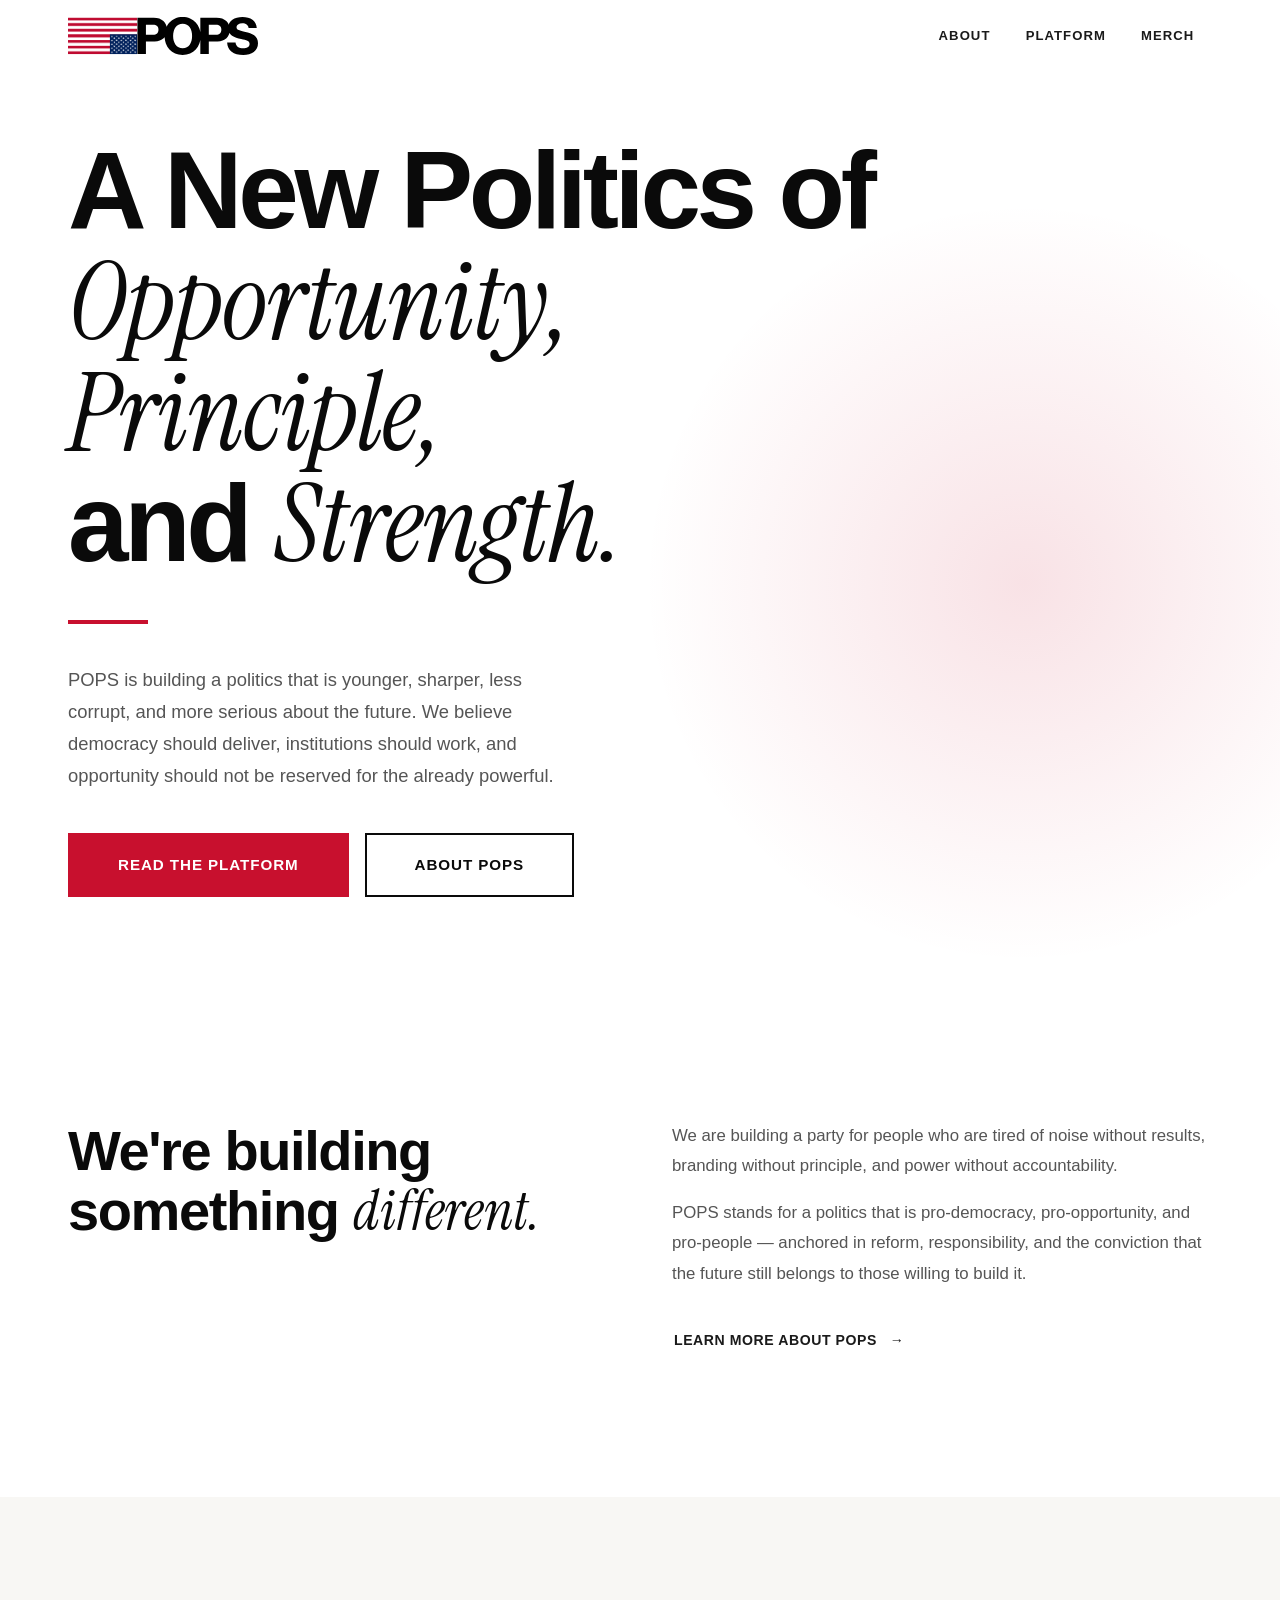
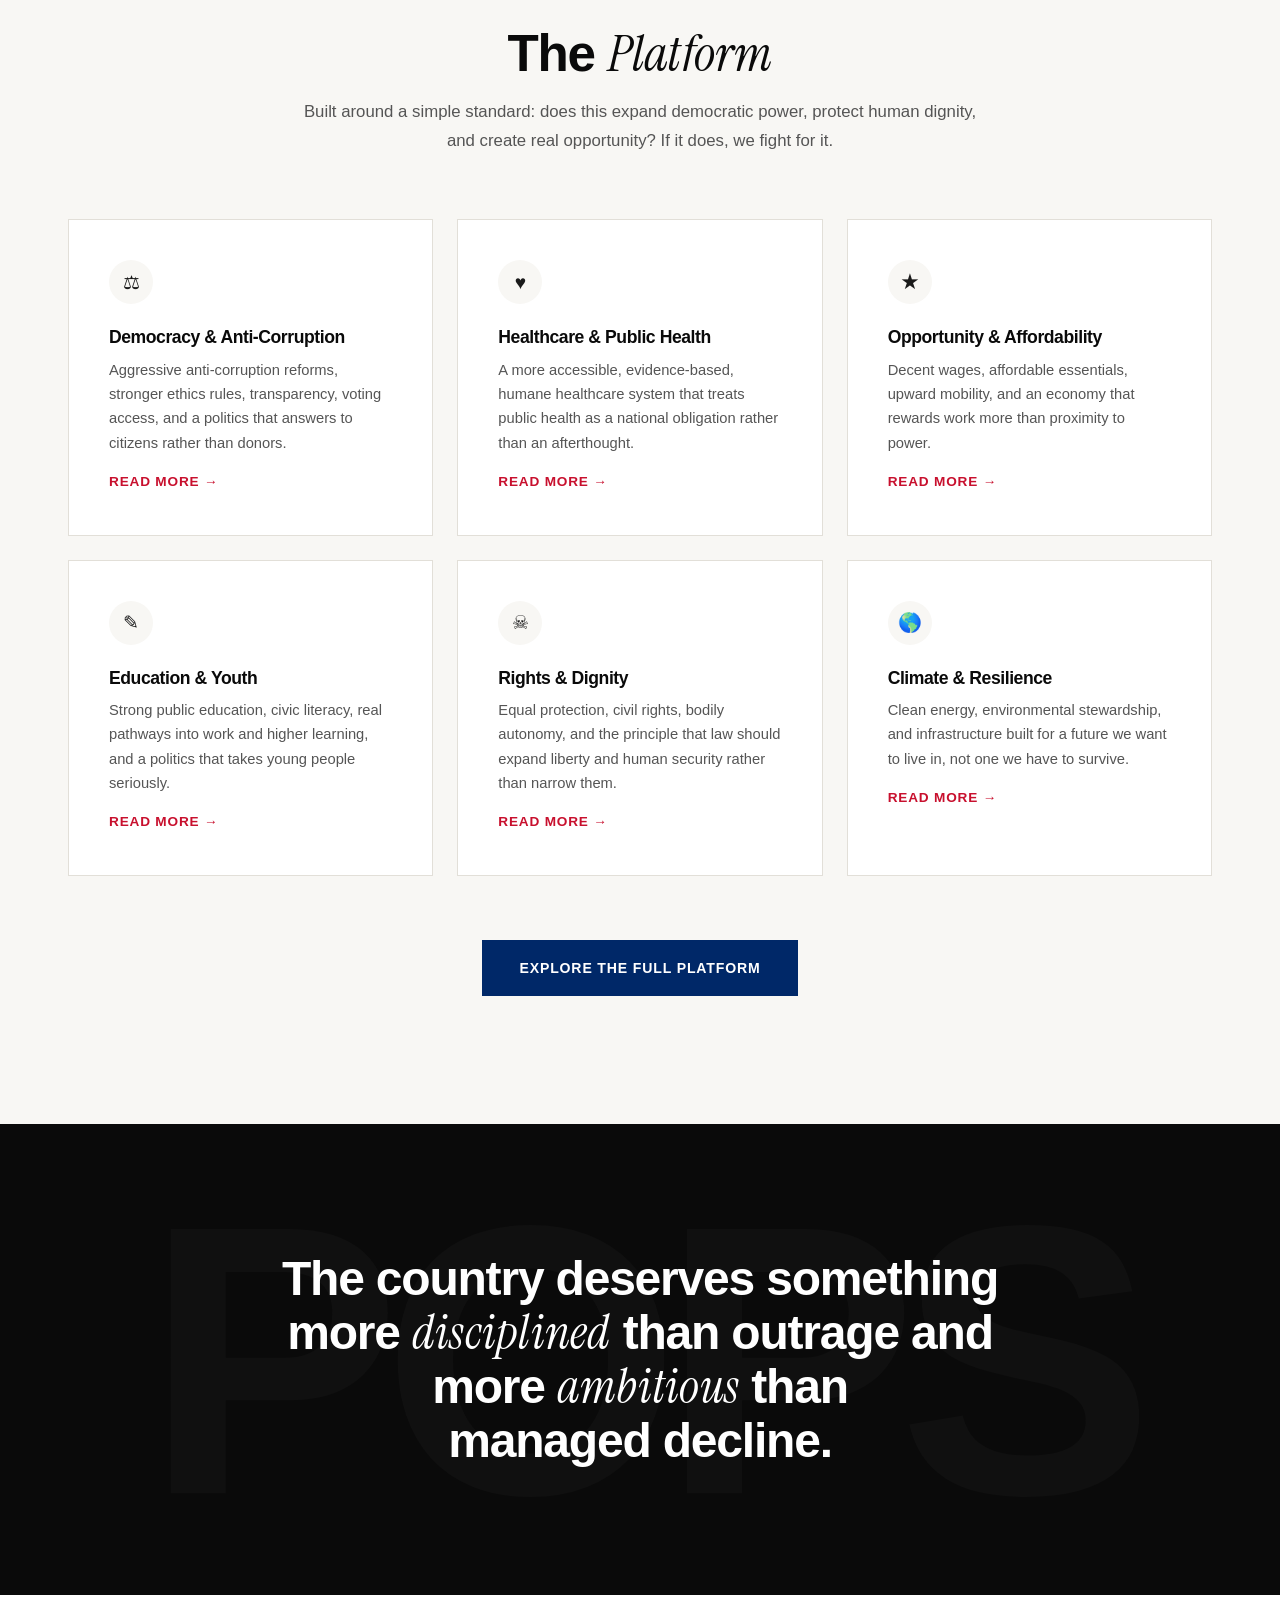
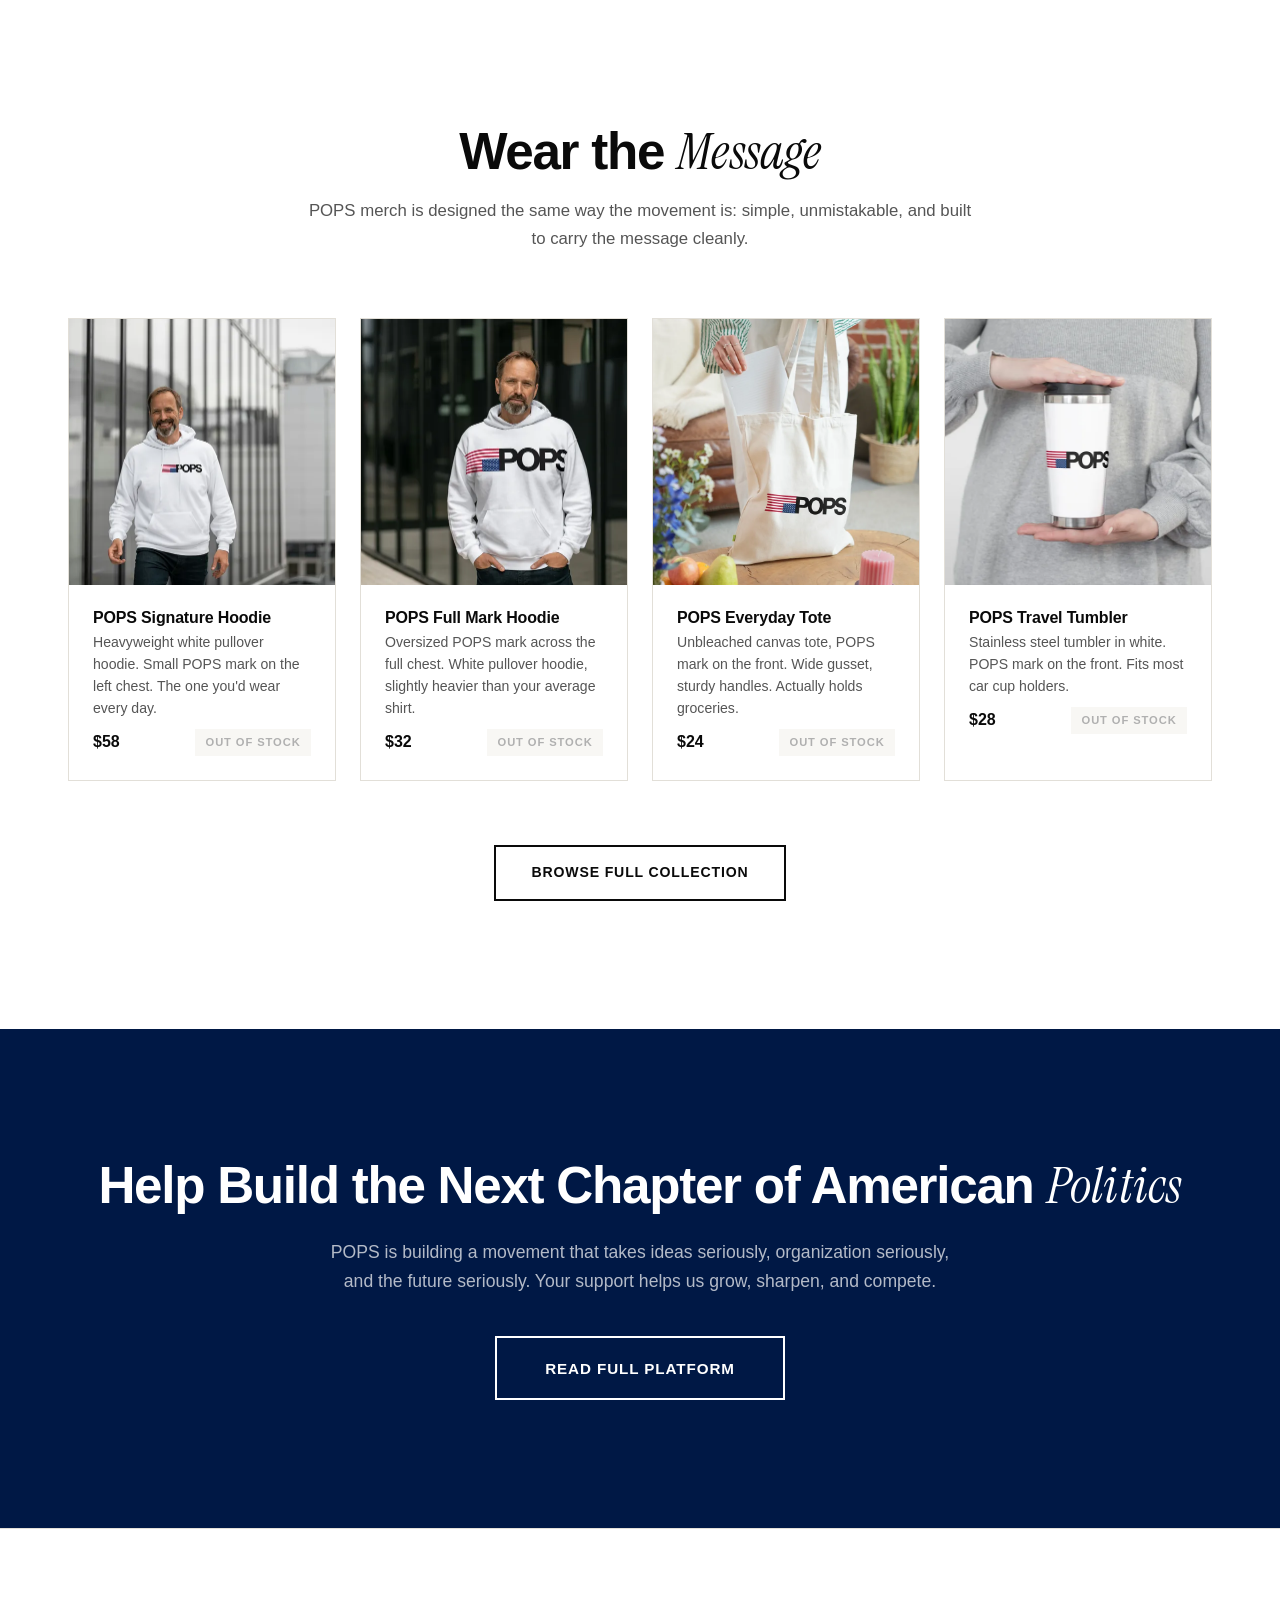
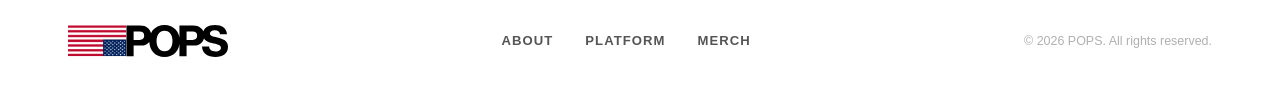
==== index.html @ 46fa6e9b "Use compressed WebP/PNG images for merch to save bandwidth - Created compressed versions of all 8 me" ====
<!DOCTYPE html>
<html lang="en">
<head>
  <meta charset="UTF-8">
  <meta name="viewport" content="width=device-width, initial-scale=1.0">
  <title>POPS — A New Politics of Opportunity, Principle, and Strength</title>
  <meta name="description" content="POPS is building a pro-democracy, pro-opportunity political movement focused on integrity, reform, and the future.">
  <link rel="stylesheet" href="css/style.css">
  <link rel="icon" href="data:image/svg+xml,<svg xmlns=%22http://www.w3.org/2000/svg%22 viewBox=%220 0 100 100%22><text y=%22.9em%22 font-size=%2290%22>🧑</text></svg>">
</head>
<body>

<!-- Scroll Progress -->
<div class="scroll-progress"></div>

<!-- ============ HEADER ============ -->
<header class="site-header">
  <div class="header-inner">
    <a href="index.html" class="header-logo">
      <img src="popslogo.svg" alt="POPS" width="110" height="40">
    </a>
    <nav class="header-nav">
      <a href="about.html">About</a>
      <a href="https://docs.google.com/document/d/e/2PACX-1vRiDlPui36k73lojd_zXm-vIzSYAz91yZGSzvqHORQ_t6v2k8r7UIjSl79YUdjy3DO99M8FkIVvNx01/pub" target="_blank" rel="noopener">Platform</a>
      <a href="merch.html">Merch</a>
    </nav>
    <button class="menu-toggle" aria-label="Menu">
      <span></span><span></span><span></span>
    </button>
  </div>
</header>

<!-- Mobile Nav -->
<nav class="mobile-nav">
  <a href="about.html">About</a>
  <a href="https://docs.google.com/document/d/e/2PACX-1vRiDlPui36k73lojd_zXm-vIzSYAz91yZGSzvqHORQ_t6v2k8r7UIjSl79YUdjy3DO99M8FkIVvNx01/pub" target="_blank" rel="noopener">Platform</a>
  <a href="merch.html">Merch</a>
</nav>

<!-- ============ HERO — Editorial ============ -->
<section class="hero-editorial">
  <div class="container">
    <div class="hero-editorial__inner">
      <h1 class="hero-headline">
        <span class="line stagger-line">A New Politics of</span>
        <span class="line stagger-line"><em>Opportunity,</em></span>
        <span class="line stagger-line"><em>Principle,</em></span>
        <span class="line stagger-line">and <em>Strength.</em></span>
      </h1>
      <div class="hero-editorial__sub">
        <div class="hero-rule"></div>
        <p>POPS is building a politics that is younger, sharper, less corrupt, and more serious about the future. We believe democracy should deliver, institutions should work, and opportunity should not be reserved for the already powerful.</p>
        <div class="hero-ctas">
          <a href="https://docs.google.com/document/d/e/2PACX-1vRiDlPui36k73lojd_zXm-vIzSYAz91yZGSzvqHORQ_t6v2k8r7UIjSl79YUdjy3DO99M8FkIVvNx01/pub" class="btn btn--primary btn--large" target="_blank" rel="noopener">Read the Platform</a>
          <a href="about.html" class="btn btn--outline btn--large">About POPS</a>
        </div>
      </div>
    </div>
  </div>
</section>

<!-- ============ MISSION — Editorial Split ============ -->
<section class="section">
  <div class="container">
    <div class="editorial-split reveal">
      <h2>We're building something <em>different.</em></h2>
      <div class="editorial-split__body">
        <p>We are building a party for people who are tired of noise without results, branding without principle, and power without accountability.</p>
        <p>POPS stands for a politics that is pro-democracy, pro-opportunity, and pro-people&nbsp;&mdash; anchored in reform, responsibility, and the conviction that the future still belongs to those willing to build&nbsp;it.</p>
        <a href="about.html" class="btn btn--ghost mt-md">Learn More About POPS</a>
      </div>
    </div>
  </div>
</section>

<!-- ============ PLATFORM PREVIEW ============ -->
<section class="section section--alt">
  <div class="container">
    <div class="section-header reveal">
      <h2>The <em>Platform</em></h2>
      <p>Built around a simple standard: does this expand democratic power, protect human dignity, and create real opportunity? If it does, we fight for&nbsp;it.</p>
    </div>
    <div class="cards-grid cards-grid--3">
      <div class="issue-card reveal reveal-delay-1">
        <div class="card-icon">&#9878;</div>
        <h3>Democracy &amp; Anti-Corruption</h3>
        <p>Aggressive anti-corruption reforms, stronger ethics rules, transparency, voting access, and a politics that answers to citizens rather than donors.</p>
        <a href="platform.html#democracy" class="read-more">Read More &rarr;</a>
      </div>
      <div class="issue-card reveal reveal-delay-2">
        <div class="card-icon">&#9829;</div>
        <h3>Healthcare &amp; Public Health</h3>
        <p>A more accessible, evidence-based, humane healthcare system that treats public health as a national obligation rather than an afterthought.</p>
        <a href="platform.html#healthcare" class="read-more">Read More &rarr;</a>
      </div>
      <div class="issue-card reveal reveal-delay-3">
        <div class="card-icon">&#9733;</div>
        <h3>Opportunity &amp; Affordability</h3>
        <p>Decent wages, affordable essentials, upward mobility, and an economy that rewards work more than proximity to power.</p>
        <a href="platform.html#opportunity" class="read-more">Read More &rarr;</a>
      </div>
      <div class="issue-card reveal reveal-delay-1">
        <div class="card-icon">&#9998;</div>
        <h3>Education &amp; Youth</h3>
        <p>Strong public education, civic literacy, real pathways into work and higher learning, and a politics that takes young people seriously.</p>
        <a href="platform.html#education" class="read-more">Read More &rarr;</a>
      </div>
      <div class="issue-card reveal reveal-delay-2">
        <div class="card-icon">&#9760;</div>
        <h3>Rights &amp; Dignity</h3>
        <p>Equal protection, civil rights, bodily autonomy, and the principle that law should expand liberty and human security rather than narrow&nbsp;them.</p>
        <a href="platform.html#rights" class="read-more">Read More &rarr;</a>
      </div>
      <div class="issue-card reveal reveal-delay-3">
        <div class="card-icon">&#127758;</div>
        <h3>Climate &amp; Resilience</h3>
        <p>Clean energy, environmental stewardship, and infrastructure built for a future we want to live in, not one we have to survive.</p>
        <a href="https://docs.google.com/document/d/e/2PACX-1vRiDlPui36k73lojd_zXm-vIzSYAz91yZGSzvqHORQ_t6v2k8r7UIjSl79YUdjy3DO99M8FkIVvNx01/pub" class="read-more" target="_blank" rel="noopener">Read More &rarr;</a>
      </div>
    </div>
    <div class="text-center mt-xl reveal">
      <a href="https://docs.google.com/document/d/e/2PACX-1vRiDlPui36k73lojd_zXm-vIzSYAz91yZGSzvqHORQ_t6v2k8r7UIjSl79YUdjy3DO99M8FkIVvNx01/pub" class="btn btn--secondary" target="_blank" rel="noopener">Explore the Full Platform</a>
    </div>
  </div>
</section>

<!-- ============ STATEMENT BAND ============ -->
<section class="statement-band">
  <div class="container reveal">
    <h2>The country deserves something more <em>disciplined</em> than outrage and more <em>ambitious</em> than managed&nbsp;decline.</h2>
  </div>
</section>

<!-- ============ MERCH PREVIEW ============ -->
<section class="section">
  <div class="container">
    <div class="section-header reveal">
      <h2>Wear the <em>Message</em></h2>
      <p>POPS merch is designed the same way the movement is: simple, unmistakable, and built to carry the message cleanly.</p>
    </div>
    <div class="cards-grid cards-grid--4">
      <div class="product-card reveal reveal-delay-1">
        <div class="product-card-img">
          <picture>
            <source srcset="popsmerchmockups/compressed/whitehoodiepopsmock.webp" type="image/webp">
            <img src="popsmerchmockups/compressed/whitehoodiepopsmock.png" alt="POPS Signature Hoodie" loading="lazy">
          </picture>
        </div>
        <div class="product-card-body">
          <h3>POPS Signature Hoodie</h3>
          <p class="product-desc">Heavyweight white pullover hoodie. Small POPS mark on the left chest. The one you'd wear every day.</p>
          <div class="product-card-meta">
            <span class="product-price">$58</span>
            <span class="badge-oos">Out of Stock</span>
          </div>
        </div>
      </div>
      <div class="product-card reveal reveal-delay-2">
        <div class="product-card-img">
          <picture>
            <source srcset="popsmerchmockups/compressed/popswhitefullchestmock.webp" type="image/webp">
            <img src="popsmerchmockups/compressed/popswhitefullchestmock.png" alt="POPS Full Mark Hoodie" loading="lazy">
          </picture>
        </div>
        <div class="product-card-body">
          <h3>POPS Full Mark Hoodie</h3>
          <p class="product-desc">Oversized POPS mark across the full chest. White pullover hoodie, slightly heavier than your average shirt.</p>
          <div class="product-card-meta">
            <span class="product-price">$32</span>
            <span class="badge-oos">Out of Stock</span>
          </div>
        </div>
      </div>
      <div class="product-card reveal reveal-delay-3">
        <div class="product-card-img">
          <picture>
            <source srcset="popsmerchmockups/compressed/popsbeigetote.webp" type="image/webp">
            <img src="popsmerchmockups/compressed/popsbeigetote.png" alt="POPS Everyday Tote" loading="lazy">
          </picture>
        </div>
        <div class="product-card-body">
          <h3>POPS Everyday Tote</h3>
          <p class="product-desc">Unbleached canvas tote, POPS mark on the front. Wide gusset, sturdy handles. Actually holds groceries.</p>
          <div class="product-card-meta">
            <span class="product-price">$24</span>
            <span class="badge-oos">Out of Stock</span>
          </div>
        </div>
      </div>
      <div class="product-card reveal reveal-delay-4">
        <div class="product-card-img">
          <picture>
            <source srcset="popsmerchmockups/compressed/popstumbler.webp" type="image/webp">
            <img src="popsmerchmockups/compressed/popstumbler.png" alt="POPS Travel Tumbler" loading="lazy">
          </picture>
        </div>
        <div class="product-card-body">
          <h3>POPS Travel Tumbler</h3>
          <p class="product-desc">Stainless steel tumbler in white. POPS mark on the front. Fits most car cup holders.</p>
          <div class="product-card-meta">
            <span class="product-price">$28</span>
            <span class="badge-oos">Out of Stock</span>
          </div>
        </div>
      </div>
    </div>
    <div class="text-center mt-xl reveal">
      <a href="merch.html" class="btn btn--outline">Browse Full Collection</a>
    </div>
  </div>
</section>

<!-- ============ CLOSING CTA ============ -->
<section class="section section--dark">
  <div class="container text-center reveal">
    <h2>Help Build the Next Chapter of American&nbsp;<em>Politics</em></h2>
    <p class="mt-md" style="max-width:640px; margin-left:auto; margin-right:auto; color:rgba(255,255,255,0.7); font-size:1.1rem;">
      POPS is building a movement that takes ideas seriously, organization seriously, and the future seriously. Your support helps us grow, sharpen, and compete.
    </p>
    <div class="mt-lg" style="display:flex; gap:1rem; justify-content:center; flex-wrap:wrap;">
      <a href="https://docs.google.com/document/d/e/2PACX-1vRiDlPui36k73lojd_zXm-vIzSYAz91yZGSzvqHORQ_t6v2k8r7UIjSl79YUdjy3DO99M8FkIVvNx01/pub" class="btn btn--outline-white btn--large" target="_blank" rel="noopener">Read Full Platform</a>
    </div>

  </div>
</section>

<!-- ============ FOOTER ============ -->
<footer class="site-footer">
  <div class="container">
    <div class="footer-inner">
      <a href="index.html" class="footer-logo">
        <img src="popslogo.svg" alt="POPS" height="32">
      </a>
      <nav class="footer-nav">
        <a href="about.html">About</a>
        <a href="https://docs.google.com/document/d/e/2PACX-1vRiDlPui36k73lojd_zXm-vIzSYAz91yZGSzvqHORQ_t6v2k8r7UIjSl79YUdjy3DO99M8FkIVvNx01/pub" target="_blank" rel="noopener">Platform</a>
        <a href="merch.html">Merch</a>
      </nav>
      <p class="footer-copy">&copy; 2026 POPS. All rights reserved.</p>
    </div>
  </div>
</footer>

<!-- Back to Top -->
<button class="back-to-top" aria-label="Back to top">&#8593;</button>

<script src="js/main.js"></script>
<script>
  // Stagger hero lines on load
  document.addEventListener('DOMContentLoaded', () => {
    const lines = document.querySelectorAll('.stagger-line');
    lines.forEach((line, i) => {
      setTimeout(() => line.classList.add('visible'), 200 + i * 120);
    });
  });
</script>
</body>
</html>
---- css/style.css ----
/* ============================================================
   POPS — Global Stylesheet
   "Editorial Insurgent" — Sans/Serif synergy, typographic drama
   ============================================================ */

/* ---------- Google Fonts ---------- */
@import url('https://fonts.googleapis.com/css2?family=Instrument+Serif:ital@0;1&family=Inter:wght@300;400;500;600;700&display=swap');

/* ---------- CSS Variables ---------- */
:root {
  --pops-red: #C8102E;
  --pops-red-dark: #9E0D24;
  --pops-red-glow: rgba(200, 16, 46, 0.12);
  --pops-blue: #002868;
  --pops-blue-light: #003C8F;
  --pops-navy: #001845;
  --pops-white: #FFFFFF;
  --pops-off-white: #F8F7F4;
  --pops-cream: #F0EDE6;
  --pops-black: #0A0A0A;
  --pops-charcoal: #1A1A1A;
  --pops-gray: #555555;
  --pops-gray-light: #B0B0B0;
  --pops-border: #E2DFD8;

  /* Typography — The dual-font system */
  --font-serif: 'Instrument Serif', Georgia, 'Times New Roman', serif;
  --font-sans: Helvetica, 'Inter', -apple-system, Arial, sans-serif;

  /* Spacing */
  --space-xs: 0.5rem;
  --space-sm: 1rem;
  --space-md: 1.5rem;
  --space-lg: 2.5rem;
  --space-xl: 4rem;
  --space-2xl: 6rem;
  --space-3xl: 8rem;
  --space-4xl: 12rem;

  --max-width: 1240px;
  --header-height: 72px;

  --ease-out: cubic-bezier(0.22, 1, 0.36, 1);
  --ease-expo: cubic-bezier(0.16, 1, 0.3, 1);
  --transition-fast: 0.2s var(--ease-out);
  --transition-med: 0.45s var(--ease-out);
  --transition-slow: 0.8s var(--ease-expo);
}

/* ---------- Reset ---------- */
*, *::before, *::after { margin: 0; padding: 0; box-sizing: border-box; }
html { scroll-behavior: smooth; scroll-padding-top: var(--header-height); }
body {
  font-family: var(--font-sans);
  font-size: 17px;
  line-height: 1.65;
  color: var(--pops-charcoal);
  background: var(--pops-white);
  -webkit-font-smoothing: antialiased;
  -moz-osx-font-smoothing: grayscale;
  overflow-x: hidden;
}
img { max-width: 100%; height: auto; display: block; }
a { color: inherit; text-decoration: none; transition: color var(--transition-fast); }
button, input, textarea, select { font-family: inherit; font-size: inherit; }
ul, ol { list-style: none; }

/* ============================================================
   TYPOGRAPHY — The core innovation
   Headings: bold sans-serif by default.
   <em> inside headings: Instrument Serif italic — creating contrast.
   ============================================================ */
h1, h2, h3, h4, h5, h6 {
  font-family: var(--font-sans);
  font-weight: 700;
  font-style: normal;
  line-height: 1.12;
  color: var(--pops-black);
  letter-spacing: -0.025em;
}
/* The serif/italic "switch" for emphasis words */
h1 em, h2 em, h3 em, h4 em {
  font-family: var(--font-serif);
  font-style: italic;
  font-weight: 500;
  letter-spacing: 0.005em;
}
/* In dark contexts, inherit color */
.section--dark h1, .section--dark h2, .section--dark h3,
.section--dark h1 em, .section--dark h2 em, .section--dark h3 em {
  color: var(--pops-white);
}

h1 { font-size: clamp(2.6rem, 6vw, 5rem); }
h2 { font-size: clamp(1.9rem, 4.2vw, 3.2rem); }
h3 { font-size: clamp(1.3rem, 2.5vw, 1.8rem); }
h4 { font-size: clamp(1.1rem, 1.8vw, 1.4rem); }

p + p { margin-top: 1em; }

/* ---------- Container ---------- */
.container {
  width: 100%;
  max-width: var(--max-width);
  margin: 0 auto;
  padding: 0 clamp(1.5rem, 5vw, 3rem);
}
.container--narrow { max-width: 820px; }
.container--wide { max-width: 1400px; }

/* ---------- Reveal Animations ---------- */
.reveal {
  opacity: 0;
  transform: translateY(40px);
  transition: opacity 0.9s var(--ease-expo), transform 0.9s var(--ease-expo);
}
.reveal.visible {
  opacity: 1;
  transform: translateY(0);
}
.reveal-delay-1 { transition-delay: 0.08s; }
.reveal-delay-2 { transition-delay: 0.16s; }
.reveal-delay-3 { transition-delay: 0.24s; }
.reveal-delay-4 { transition-delay: 0.32s; }
.reveal-delay-5 { transition-delay: 0.40s; }

/* Stagger lines for hero */
.stagger-line {
  opacity: 0;
  transform: translateY(60px);
  transition: opacity 0.8s var(--ease-expo), transform 0.8s var(--ease-expo);
}
.stagger-line.visible {
  opacity: 1;
  transform: translateY(0);
}

/* ============================================================
   BUTTONS
   ============================================================ */
.btn {
  display: inline-flex;
  align-items: center;
  justify-content: center;
  gap: 0.5rem;
  padding: 0.9rem 2.2rem;
  font-family: var(--font-sans);
  font-weight: 600;
  font-size: 0.88rem;
  letter-spacing: 0.06em;
  text-transform: uppercase;
  border: 2px solid transparent;
  border-radius: 0;
  cursor: pointer;
  transition: all var(--transition-fast);
  white-space: nowrap;
  position: relative;
}
.btn--primary {
  background: var(--pops-red);
  color: var(--pops-white);
  border-color: var(--pops-red);
}
.btn--primary:hover {
  background: var(--pops-red-dark);
  border-color: var(--pops-red-dark);
  transform: translateY(-2px);
  box-shadow: 0 8px 24px rgba(200, 16, 46, 0.3);
}
.btn--secondary {
  background: var(--pops-blue);
  color: var(--pops-white);
  border-color: var(--pops-blue);
}
.btn--secondary:hover {
  background: var(--pops-blue-light);
  border-color: var(--pops-blue-light);
  transform: translateY(-2px);
}
.btn--outline {
  background: transparent;
  color: var(--pops-black);
  border-color: var(--pops-black);
}
.btn--outline:hover {
  background: var(--pops-black);
  color: var(--pops-white);
  transform: translateY(-2px);
}
.btn--outline-white {
  background: transparent;
  color: var(--pops-white);
  border-color: var(--pops-white);
}
.btn--outline-white:hover {
  background: var(--pops-white);
  color: var(--pops-black);
  transform: translateY(-2px);
}
.btn--ghost {
  background: transparent;
  color: var(--pops-charcoal);
  border-color: transparent;
  padding-left: 0;
  padding-right: 0;
  letter-spacing: 0.04em;
}
.btn--ghost::after {
  content: '→';
  margin-left: 0.3rem;
  transition: transform var(--transition-fast);
}
.btn--ghost:hover { color: var(--pops-red); }
.btn--ghost:hover::after { transform: translateX(4px); }

.btn--disabled {
  background: var(--pops-gray-light);
  color: var(--pops-white);
  border-color: var(--pops-gray-light);
  cursor: not-allowed;
  pointer-events: none;
  opacity: 0.6;
}
.btn--large { padding: 1.1rem 3rem; font-size: 0.95rem; }
.btn--sm { padding: 0.55rem 1.4rem; font-size: 0.82rem; }

/* ============================================================
   HEADER
   ============================================================ */
.site-header {
  position: fixed;
  top: 0; left: 0; width: 100%;
  height: var(--header-height);
  background: rgba(255,255,255,0.96);
  backdrop-filter: blur(16px);
  -webkit-backdrop-filter: blur(16px);
  z-index: 1000;
  border-bottom: 1px solid transparent;
  transition: border-color var(--transition-fast), box-shadow var(--transition-fast);
}
.site-header.scrolled {
  border-bottom-color: var(--pops-border);
  box-shadow: 0 1px 20px rgba(0,0,0,0.04);
}
.header-inner {
  display: flex; align-items: center; justify-content: space-between;
  height: 100%; max-width: var(--max-width);
  margin: 0 auto; padding: 0 clamp(1.5rem, 5vw, 3rem);
}
.header-logo img { height: 38px; width: auto; }
.header-nav { display: flex; align-items: center; gap: 0; }
.header-nav a {
  padding: 0.5rem 1.1rem;
  font-size: 0.82rem;
  font-weight: 600;
  letter-spacing: 0.08em;
  text-transform: uppercase;
  color: var(--pops-charcoal);
  position: relative;
}
.header-nav a::after {
  content: '';
  position: absolute; bottom: -2px; left: 1.1rem; right: 1.1rem;
  height: 2px; background: var(--pops-red);
  transform: scaleX(0); transition: transform var(--transition-fast);
  transform-origin: left;
}
.header-nav a:hover::after, .header-nav a.active::after { transform: scaleX(1); }
.header-actions { display: flex; align-items: center; gap: 0.75rem; }

/* Mobile toggle */
.menu-toggle {
  display: none; background: none; border: none;
  cursor: pointer; width: 32px; height: 32px; position: relative;
}
.menu-toggle span {
  display: block; width: 22px; height: 2px;
  background: var(--pops-black); position: absolute; left: 5px;
  transition: all var(--transition-fast);
}
.menu-toggle span:nth-child(1) { top: 9px; }
.menu-toggle span:nth-child(2) { top: 15px; }
.menu-toggle span:nth-child(3) { top: 21px; }
.menu-toggle.open span:nth-child(1) { top: 15px; transform: rotate(45deg); }
.menu-toggle.open span:nth-child(2) { opacity: 0; }
.menu-toggle.open span:nth-child(3) { top: 15px; transform: rotate(-45deg); }

/* Mobile nav */
.mobile-nav {
  display: none; position: fixed;
  top: var(--header-height); left: 0;
  width: 100%; height: calc(100vh - var(--header-height));
  background: var(--pops-white); z-index: 999;
  flex-direction: column;
  padding: var(--space-lg) var(--space-md);
  overflow-y: auto;
}
.mobile-nav.open { display: flex; }
.mobile-nav a {
  display: block; padding: 1rem 0;
  font-size: 1.3rem; font-weight: 600;
  text-transform: uppercase; letter-spacing: 0.06em;
  border-bottom: 1px solid var(--pops-border);
}
.mobile-nav .btn { margin-top: var(--space-md); text-align: center; }

/* ============================================================
   HERO — Editorial homepage hero
   ============================================================ */
.hero-editorial {
  position: relative;
  min-height: 100vh;
  display: flex;
  align-items: center;
  padding: calc(var(--header-height) + var(--space-xl)) 0 var(--space-2xl);
  background: var(--pops-white);
  overflow: hidden;
}
/* Subtle red glow, barely visible */
.hero-editorial::before {
  content: '';
  position: absolute;
  top: 20%; right: -10%;
  width: 60vw; height: 60vw;
  border-radius: 50%;
  background: radial-gradient(circle, var(--pops-red-glow) 0%, transparent 70%);
  pointer-events: none;
  animation: breathe 8s ease-in-out infinite;
}
@keyframes breathe {
  0%, 100% { opacity: 0.5; transform: scale(1); }
  50% { opacity: 1; transform: scale(1.08); }
}

.hero-editorial__inner {
  position: relative;
  z-index: 2;
}

/* The massive mixed-type headline */
.hero-headline {
  font-family: var(--font-sans);
  font-weight: 800;
  font-size: clamp(3rem, 8.5vw, 7.5rem);
  line-height: 1.02;
  letter-spacing: -0.04em;
  color: var(--pops-black);
  margin-bottom: var(--space-lg);
}
.hero-headline em {
  font-family: var(--font-serif);
  font-weight: 500;
  font-style: italic;
  letter-spacing: -0.01em;
}
.hero-headline .line {
  display: block;
}

/* Red accent rule */
.hero-rule {
  width: 80px;
  height: 4px;
  background: var(--pops-red);
  margin-bottom: var(--space-lg);
}

.hero-editorial__sub {
  max-width: 520px;
}
.hero-editorial__sub p {
  font-size: clamp(1rem, 1.5vw, 1.15rem);
  line-height: 1.75;
  color: var(--pops-gray);
}
.hero-ctas {
  display: flex;
  flex-wrap: wrap;
  gap: 1rem;
  margin-top: var(--space-lg);
}

/* ============================================================
   HERO — Internal page hero (lighter, shorter)
   ============================================================ */
.hero--page {
  position: relative;
  padding: calc(var(--header-height) + var(--space-3xl)) 0 var(--space-2xl);
  background: var(--pops-white);
  border-bottom: 1px solid var(--pops-border);
}
.hero-content {
  position: relative; z-index: 2;
  max-width: 720px;
}
.hero-content .label {
  display: inline-block;
  font-size: 0.78rem; font-weight: 700;
  letter-spacing: 0.14em; text-transform: uppercase;
  color: var(--pops-red);
  margin-bottom: var(--space-sm);
}
.hero-content h1 { margin-bottom: var(--space-md); }
.hero-content p {
  font-size: clamp(1rem, 1.8vw, 1.15rem);
  line-height: 1.75; color: var(--pops-gray);
  max-width: 600px;
}

/* Stripe accent */
.stripe-accent {
  display: flex; gap: 4px; margin-bottom: var(--space-md);
}
.stripe-accent span { display: block; height: 3px; border-radius: 2px; }
.stripe-accent span:nth-child(1) { background: var(--pops-red); width: 48px; }
.stripe-accent span:nth-child(2) { background: var(--pops-blue); width: 28px; }
.stripe-accent span:nth-child(3) { background: var(--pops-red); width: 16px; opacity: 0.4; }

/* ============================================================
   SECTIONS
   ============================================================ */
.section { padding: var(--space-3xl) 0; }
.section--alt { background: var(--pops-off-white); }
.section--dark {
  background: var(--pops-navy);
  color: var(--pops-white);
}
.section-header {
  text-align: center;
  max-width: 680px;
  margin: 0 auto var(--space-xl);
}
.section-header h2 { margin-bottom: var(--space-sm); }
.section-header p { font-size: 1.05rem; color: var(--pops-gray); line-height: 1.7; }
.section--dark .section-header p { color: rgba(255,255,255,0.65); }

/* Editorial split: big heading left, body right */
.editorial-split {
  display: grid;
  grid-template-columns: 1fr 1fr;
  gap: var(--space-xl);
  align-items: start;
}
.editorial-split h2 {
  font-size: clamp(2rem, 4.5vw, 3.5rem);
  line-height: 1.08;
  position: sticky;
  top: calc(var(--header-height) + 2rem);
}
.editorial-split__body p {
  font-size: 1.05rem;
  color: var(--pops-gray);
  line-height: 1.8;
}

/* Statement band — bold typographic statement */
.statement-band {
  padding: var(--space-3xl) 0;
  background: var(--pops-black);
  color: var(--pops-white);
  text-align: center;
  position: relative;
  overflow: hidden;
}
.statement-band::before {
  content: 'POPS';
  position: absolute;
  top: 50%; left: 50%;
  transform: translate(-50%, -50%);
  font-family: var(--font-sans);
  font-weight: 900;
  font-size: clamp(15rem, 30vw, 40rem);
  letter-spacing: -0.05em;
  color: rgba(255,255,255,0.025);
  white-space: nowrap;
  pointer-events: none;
}
.statement-band h2 {
  font-size: clamp(1.8rem, 4vw, 3rem);
  max-width: 800px;
  margin: 0 auto;
  position: relative;
  z-index: 1;
  color: var(--pops-white);
}

/* ============================================================
   CARDS GRID
   ============================================================ */
.cards-grid { display: grid; gap: 1.5rem; }
.cards-grid--2 { grid-template-columns: repeat(2, 1fr); }
.cards-grid--3 { grid-template-columns: repeat(3, 1fr); }
.cards-grid--4 { grid-template-columns: repeat(4, 1fr); }

.card {
  background: var(--pops-white);
  border: 1px solid var(--pops-border);
  padding: var(--space-lg);
  transition: all var(--transition-med);
  position: relative;
}
.card:hover {
  border-color: var(--pops-red);
  transform: translateY(-3px);
  box-shadow: 0 16px 48px rgba(0,0,0,0.06);
}
.card-icon {
  width: 44px; height: 44px;
  background: var(--pops-off-white);
  border-radius: 50%;
  display: flex; align-items: center; justify-content: center;
  margin-bottom: var(--space-md);
  font-size: 1.2rem;
}
.card h3 {
  font-family: var(--font-sans);
  font-style: normal;
  font-size: 1.1rem;
  font-weight: 700;
  letter-spacing: -0.01em;
  margin-bottom: 0.6rem;
}
.card p { color: var(--pops-gray); font-size: 0.92rem; line-height: 1.65; }

/* Issue cards (platform) */
.issue-card {
  background: var(--pops-white);
  border: 1px solid var(--pops-border);
  padding: var(--space-lg);
  transition: all var(--transition-med);
  position: relative;
  overflow: hidden;
}
.issue-card::before {
  content: '';
  position: absolute; top: 0; left: 0;
  width: 3px; height: 100%;
  background: var(--pops-red);
  transform: scaleY(0); transition: transform var(--transition-med);
  transform-origin: top;
}
.issue-card:hover::before { transform: scaleY(1); }
.issue-card:hover {
  transform: translateY(-3px);
  box-shadow: 0 16px 48px rgba(0,0,0,0.06);
}
.issue-card h3 {
  font-family: var(--font-sans);
  font-style: normal;
  font-weight: 700;
  font-size: 1.1rem;
  margin-bottom: 0.6rem;
}
.issue-card p { color: var(--pops-gray); font-size: 0.92rem; line-height: 1.65; }
.issue-card .read-more {
  display: inline-block; margin-top: var(--space-sm);
  font-weight: 600; font-size: 0.85rem;
  color: var(--pops-red);
  text-transform: uppercase; letter-spacing: 0.06em;
}
.issue-card .read-more:hover { text-decoration: underline; }

/* ============================================================
   PRODUCT CARDS (Merch)
   ============================================================ */
.product-card {
  background: var(--pops-white);
  border: 1px solid var(--pops-border);
  overflow: hidden;
  transition: all var(--transition-med);
}
.product-card:hover {
  transform: translateY(-4px);
  box-shadow: 0 20px 56px rgba(0,0,0,0.08);
}
.product-card-img {
  width: 100%; aspect-ratio: 1 / 1;
  overflow: hidden; background: var(--pops-off-white);
}
.product-card-img picture {
  display: block; width: 100%; height: 100%;
}
.product-card-img img {
  width: 100%; height: 100%;
  object-fit: cover;
  transition: transform var(--transition-slow);
}
.product-card:hover .product-card-img img { transform: scale(1.05); }
.product-card-body { padding: var(--space-md); }
.product-card-body h3 {
  font-family: var(--font-sans);
  font-style: normal;
  font-weight: 700;
  font-size: 1rem;
  margin-bottom: 0.35rem;
  letter-spacing: -0.01em;
}
.product-card-body .product-desc {
  font-size: 0.88rem; color: var(--pops-gray);
  line-height: 1.55; margin-bottom: 0.6rem;
}
.product-card-meta {
  display: flex; align-items: center;
  justify-content: space-between; gap: 1rem;
}
.product-price { font-weight: 700; font-size: 1rem; color: var(--pops-black); }
.badge-oos {
  display: inline-block;
  font-size: 0.7rem; font-weight: 700;
  letter-spacing: 0.08em; text-transform: uppercase;
  color: var(--pops-gray-light);
  background: var(--pops-off-white);
  padding: 0.25rem 0.65rem;
}

/* ============================================================
   ACTION BAND
   ============================================================ */
.action-band {
  background: var(--pops-red);
  color: var(--pops-white);
  padding: var(--space-xl) 0;
  text-align: center;
}
.action-band h2 { color: var(--pops-white); margin-bottom: var(--space-sm); }
.action-band p {
  font-size: 1.05rem; opacity: 0.9;
  max-width: 560px; margin: 0 auto var(--space-lg);
}
.action-band .btn--outline-white { margin: 0 0.5rem; }

/* ============================================================
   FAQ Accordion
   ============================================================ */
.faq-item { border-bottom: 1px solid var(--pops-border); }
.faq-question {
  display: flex; align-items: center; justify-content: space-between;
  padding: var(--space-md) 0; cursor: pointer;
  font-weight: 600; font-size: 1.05rem;
  background: none; border: none; width: 100%;
  text-align: left; color: var(--pops-black);
}
.faq-question .icon {
  font-size: 1.3rem;
  transition: transform var(--transition-fast);
  color: var(--pops-red);
}
.faq-item.open .faq-question .icon { transform: rotate(45deg); }
.faq-answer { max-height: 0; overflow: hidden; transition: max-height var(--transition-med); }
.faq-answer-inner {
  padding-bottom: var(--space-md);
  color: var(--pops-gray); font-size: 0.95rem; line-height: 1.7;
}

/* ============================================================
   FORMS (kept minimal)
   ============================================================ */
.form-group { margin-bottom: var(--space-md); }
.form-group label {
  display: block; font-weight: 600; font-size: 0.88rem;
  margin-bottom: 0.4rem; color: var(--pops-charcoal);
}
.form-input {
  width: 100%; padding: 0.85rem 1rem;
  border: 1px solid var(--pops-border); border-radius: 0;
  font-size: 1rem; color: var(--pops-black);
  background: var(--pops-white);
  transition: border-color var(--transition-fast);
}
.form-input:focus {
  outline: none;
  border-color: var(--pops-black);
}
textarea.form-input { resize: vertical; min-height: 120px; }
.form-row { display: grid; grid-template-columns: 1fr 1fr; gap: 1rem; }
.checkbox-group { display: flex; flex-wrap: wrap; gap: 0.75rem 1.5rem; }
.checkbox-group label {
  display: flex; align-items: center; gap: 0.5rem;
  font-weight: 400; cursor: pointer;
}
.checkbox-group input[type="checkbox"] { width: 18px; height: 18px; accent-color: var(--pops-red); }
.inline-form { display: flex; gap: 0.5rem; max-width: 480px; }
.inline-form .form-input { flex: 1; }

/* ============================================================
   FOOTER — Clean, light, minimal
   ============================================================ */
.site-footer {
  border-top: 1px solid var(--pops-border);
  padding: var(--space-2xl) 0 var(--space-lg);
  background: var(--pops-white);
  color: var(--pops-charcoal);
}
.footer-inner {
  display: flex;
  align-items: center;
  justify-content: space-between;
  flex-wrap: wrap;
  gap: var(--space-md);
}
.footer-logo img {
  height: 32px;
  width: auto;
}
.footer-nav {
  display: flex;
  align-items: center;
  gap: 2rem;
}
.footer-nav a {
  font-size: 0.82rem;
  font-weight: 600;
  letter-spacing: 0.08em;
  text-transform: uppercase;
  color: var(--pops-gray);
  transition: color var(--transition-fast);
}
.footer-nav a:hover { color: var(--pops-red); }
.footer-copy {
  font-size: 0.78rem;
  color: var(--pops-gray-light);
}

/* ============================================================
   DONATE / MISC page-specific
   ============================================================ */
.donate-box {
  background: var(--pops-white);
  border: 1px solid var(--pops-border);
  padding: var(--space-xl);
  max-width: 560px;
  margin: 0 auto;
}
.donate-amounts {
  display: grid;
  grid-template-columns: repeat(4, 1fr);
  gap: 0.75rem;
  margin-bottom: var(--space-md);
}
.donate-amount {
  padding: 1rem; font-size: 1.2rem; font-weight: 700;
  text-align: center;
  border: 2px solid var(--pops-border);
  cursor: pointer;
  transition: all var(--transition-fast);
  background: var(--pops-white); color: var(--pops-black);
}
.donate-amount:hover, .donate-amount.selected {
  border-color: var(--pops-red);
  background: var(--pops-red); color: var(--pops-white);
}

/* Stats */
.stats-row {
  display: grid; grid-template-columns: repeat(4, 1fr);
  gap: var(--space-lg); text-align: center; padding: var(--space-xl) 0;
}
.stat-number {
  font-family: var(--font-serif);
  font-size: 2.8rem; font-weight: 700; font-style: italic;
  color: var(--pops-red); line-height: 1;
}
.stat-label {
  font-size: 0.82rem; font-weight: 600;
  text-transform: uppercase; letter-spacing: 0.08em;
  margin-top: 0.5rem; color: var(--pops-gray);
}

/* Split layout */
.split {
  display: grid; grid-template-columns: 1fr 1fr;
  gap: var(--space-xl); align-items: center;
}

/* ============================================================
   SCROLL PROGRESS
   ============================================================ */
.scroll-progress {
  position: fixed;
  top: var(--header-height);
  left: 0; width: 0%; height: 2px;
  background: var(--pops-red);
  z-index: 999;
  transition: width 0.05s linear;
}

/* Back to top */
.back-to-top {
  position: fixed; bottom: 2rem; right: 2rem;
  width: 44px; height: 44px;
  background: var(--pops-black); color: var(--pops-white);
  border: none; border-radius: 0;
  font-size: 1.1rem; cursor: pointer;
  display: flex; align-items: center; justify-content: center;
  opacity: 0; transform: translateY(10px);
  transition: all var(--transition-fast); z-index: 99;
}
.back-to-top.visible { opacity: 1; transform: translateY(0); }
.back-to-top:hover {
  background: var(--pops-red);
  transform: translateY(-3px);
}

/* ============================================================
   UTILITY
   ============================================================ */
.text-center { text-align: center; }
.text-red { color: var(--pops-red); }
.text-blue { color: var(--pops-blue); }
.mt-sm { margin-top: var(--space-sm); }
.mt-md { margin-top: var(--space-md); }
.mt-lg { margin-top: var(--space-lg); }
.mt-xl { margin-top: var(--space-xl); }
.mb-sm { margin-bottom: var(--space-sm); }
.mb-md { margin-bottom: var(--space-md); }
.mb-lg { margin-bottom: var(--space-lg); }
.mb-xl { margin-bottom: var(--space-xl); }

/* ============================================================
   RESPONSIVE
   ============================================================ */

/* Tablets landscape / small desktops */
@media (max-width: 1024px) {
  .cards-grid--3 { grid-template-columns: repeat(2, 1fr); }
  .cards-grid--4 { grid-template-columns: repeat(2, 1fr); }
  .editorial-split { grid-template-columns: 1fr; gap: var(--space-lg); }
  .editorial-split h2 { position: static; }
  .split { grid-template-columns: 1fr; gap: var(--space-lg); }
  .stats-row { grid-template-columns: repeat(2, 1fr); }
  .hero-headline { font-size: clamp(2.8rem, 7vw, 5rem); }
}

/* iPad portrait */
@media (max-width: 834px) {
  :root { --header-height: 66px; }
  .header-nav, .header-actions { display: none; }
  .menu-toggle { display: block; }
  .hero-headline { font-size: clamp(2.4rem, 8vw, 4rem); }
  .footer-inner { flex-direction: column; text-align: center; }
  .footer-nav { flex-wrap: wrap; justify-content: center; }
}

/* Phones */
@media (max-width: 640px) {
  :root { --header-height: 60px; }
  body { font-size: 16px; }

  .hero-editorial {
    min-height: auto;
    padding: calc(var(--header-height) + var(--space-lg)) 0 var(--space-xl);
  }
  .hero-headline {
    font-size: clamp(2.2rem, 10vw, 3.2rem);
    letter-spacing: -0.03em;
  }
  .hero--page {
    padding: calc(var(--header-height) + var(--space-xl)) 0 var(--space-xl);
  }

  .section { padding: var(--space-xl) 0; }

  .cards-grid--3, .cards-grid--4, .cards-grid--2 {
    grid-template-columns: 1fr;
  }
  .form-row { grid-template-columns: 1fr; }
  .donate-amounts { grid-template-columns: repeat(2, 1fr); }
  .inline-form { flex-direction: column; }
  .hero-ctas { flex-direction: column; }
  .hero-ctas .btn { width: 100%; }
  .stats-row { grid-template-columns: 1fr 1fr; gap: var(--space-md); }
  .product-card-body { padding: var(--space-sm); }
  .footer-nav { gap: 1.2rem; }

  .statement-band::before { font-size: 20vw; }
}

@media (max-width: 400px) {
  h1 { font-size: 1.85rem; }
  h2 { font-size: 1.5rem; }
  .hero-headline { font-size: 2rem; }
  .stats-row { grid-template-columns: 1fr; }
  .container { padding: 0 1rem; }
}
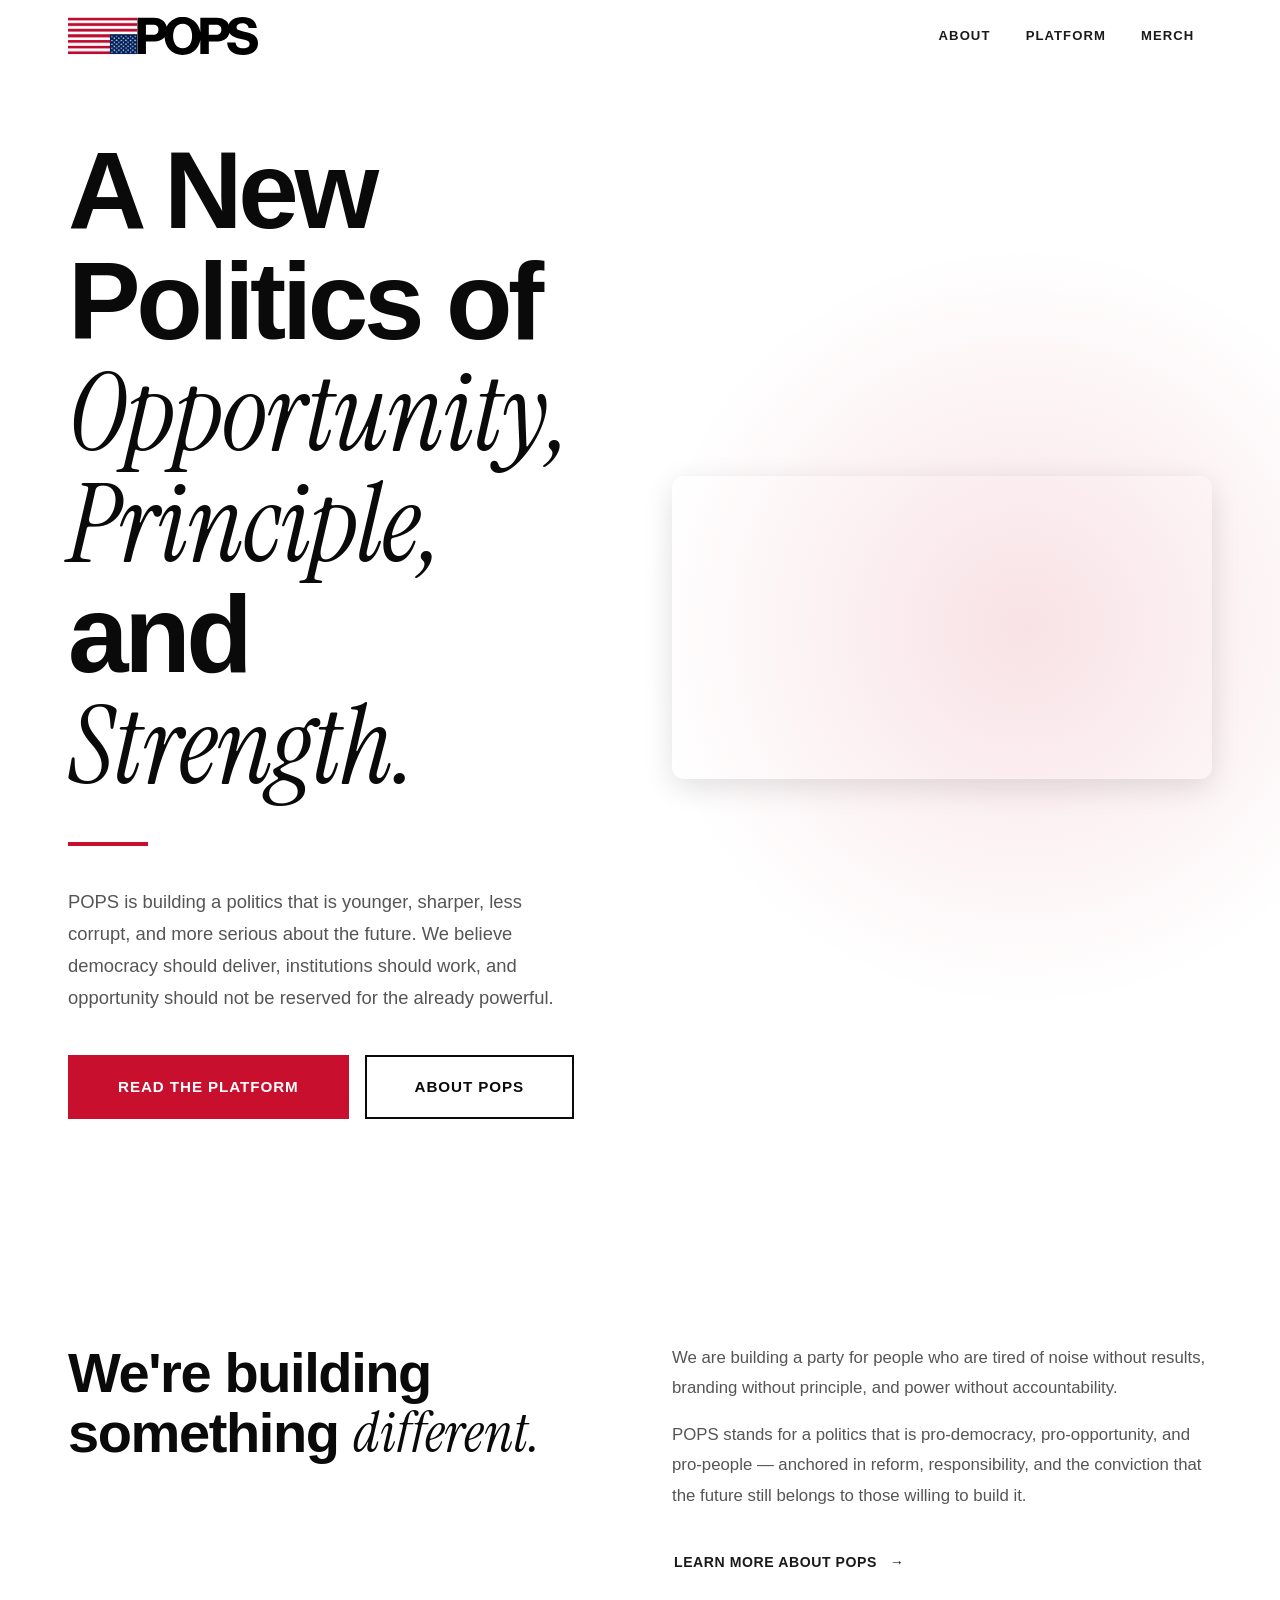
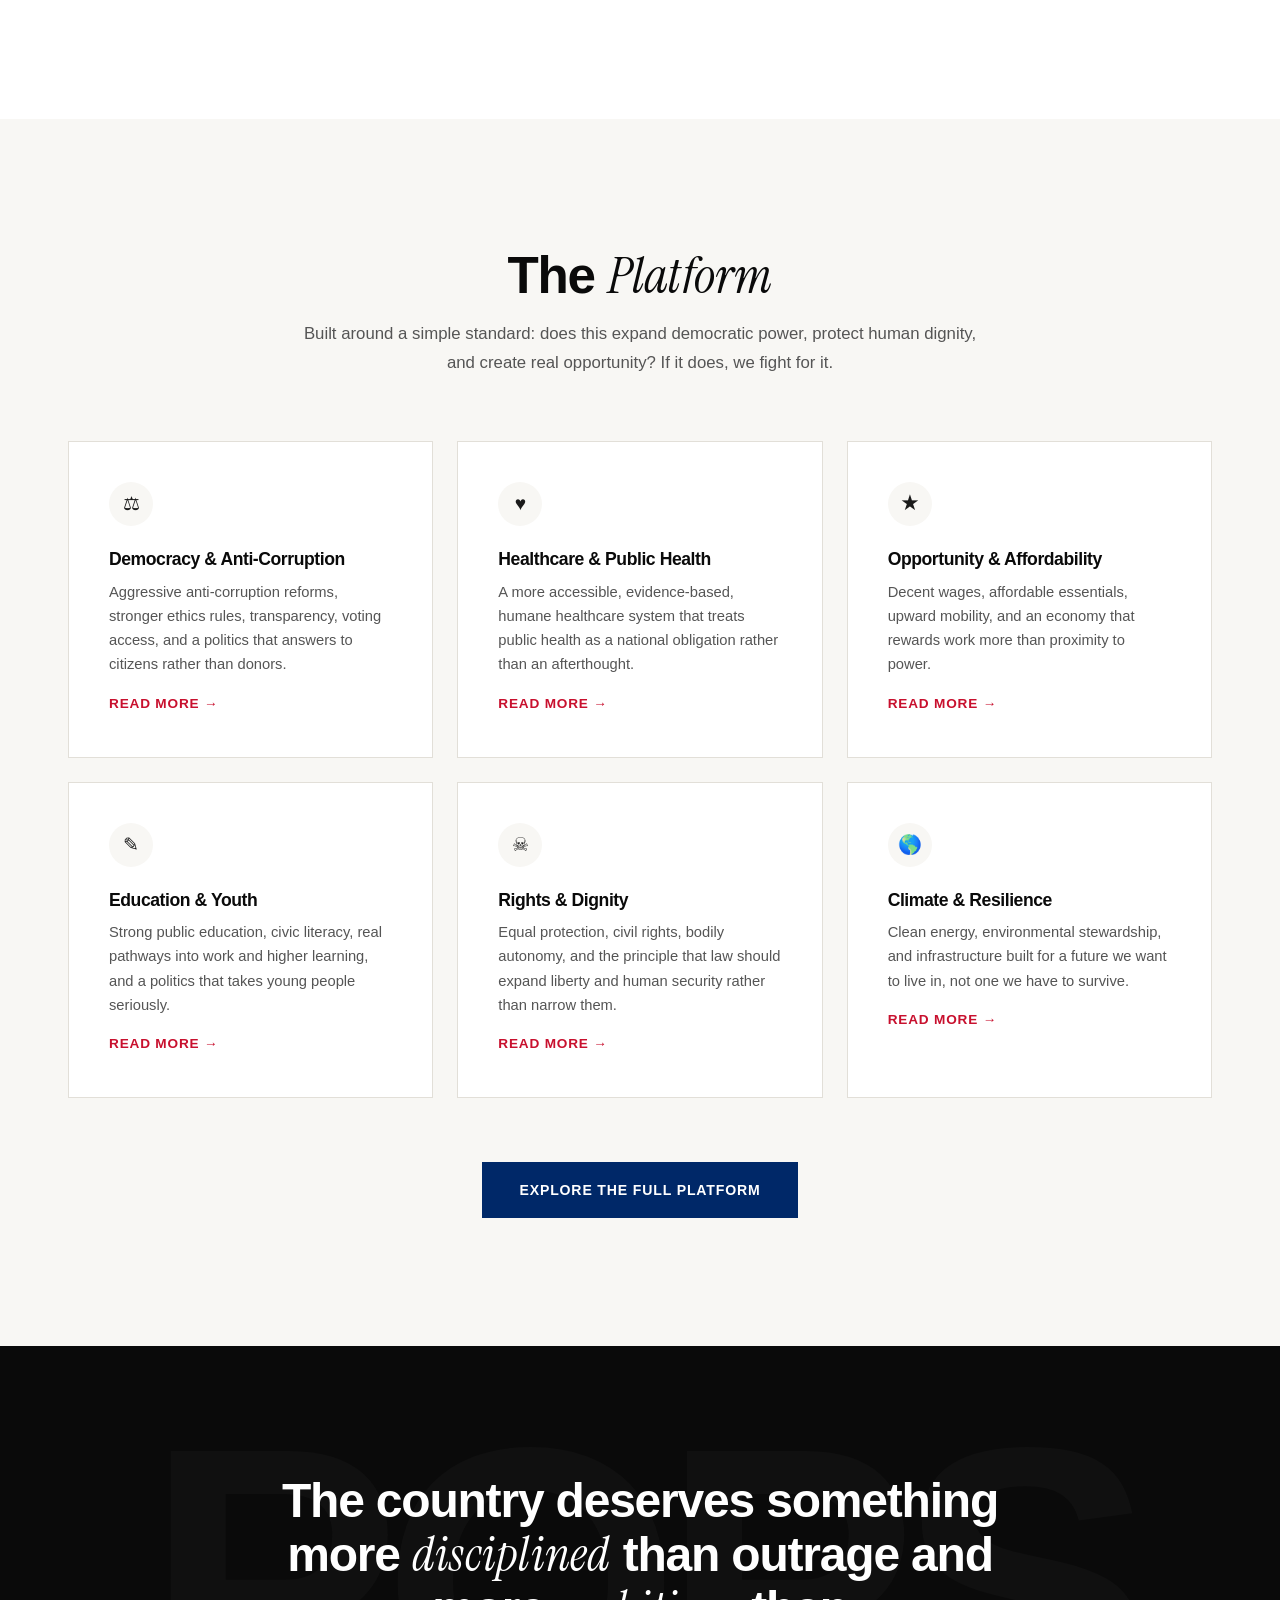
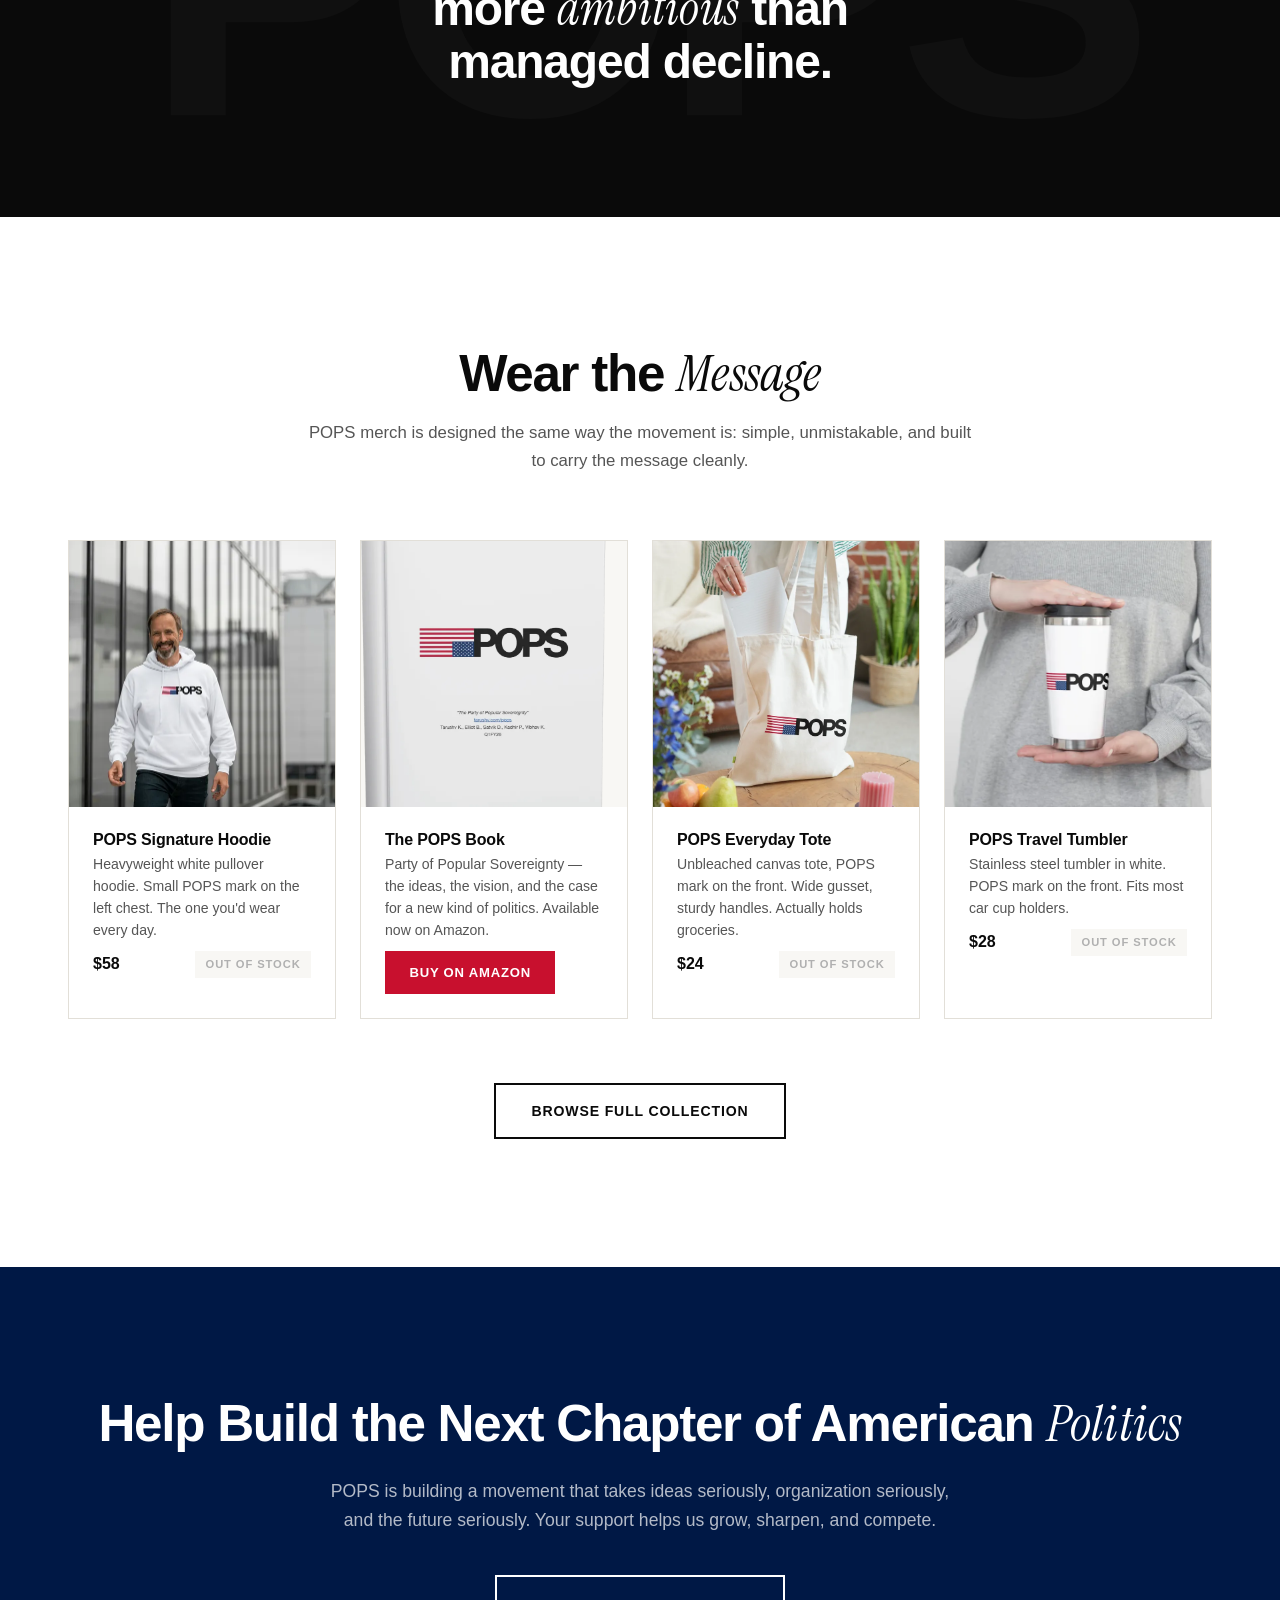
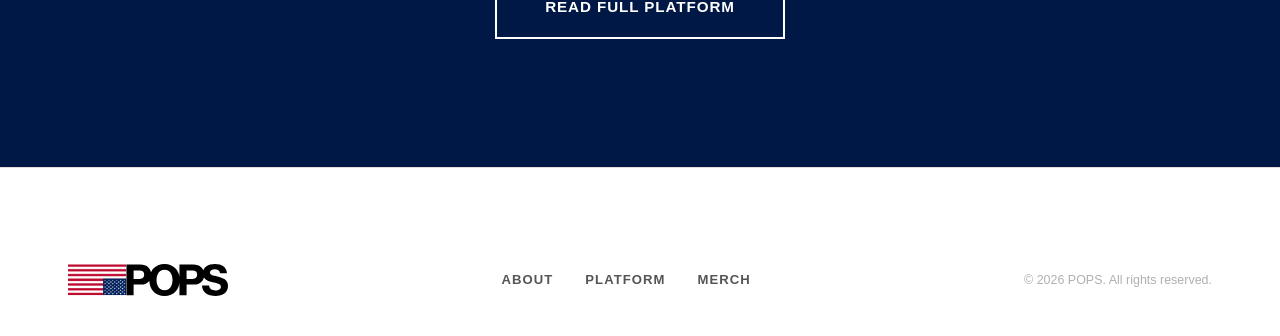
==== commit a26ccbaf: "Replace POPS Full Mark Hoodie with POPS Book, add hero video embed - Compressed IMG_8671.png to WebP" ====
--- a/index.html
+++ b/index.html
@@ -6,7 +6,8 @@
   <title>POPS — A New Politics of Opportunity, Principle, and Strength</title>
   <meta name="description" content="POPS is building a pro-democracy, pro-opportunity political movement focused on integrity, reform, and the future.">
   <link rel="stylesheet" href="css/style.css">
-  <link rel="icon" href="data:image/svg+xml,<svg xmlns=%22http://www.w3.org/2000/svg%22 viewBox=%220 0 100 100%22><text y=%22.9em%22 font-size=%2290%22>🧑</text></svg>">
+  <link rel="icon" href="favicon.svg" type="image/svg+xml">
+  <link rel="icon" href="favicon.ico" type="image/x-icon">
 </head>
 <body>
 
@@ -40,20 +41,25 @@
 <!-- ============ HERO — Editorial ============ -->
 <section class="hero-editorial">
   <div class="container">
-    <div class="hero-editorial__inner">
-      <h1 class="hero-headline">
-        <span class="line stagger-line">A New Politics of</span>
-        <span class="line stagger-line"><em>Opportunity,</em></span>
-        <span class="line stagger-line"><em>Principle,</em></span>
-        <span class="line stagger-line">and <em>Strength.</em></span>
-      </h1>
-      <div class="hero-editorial__sub">
-        <div class="hero-rule"></div>
-        <p>POPS is building a politics that is younger, sharper, less corrupt, and more serious about the future. We believe democracy should deliver, institutions should work, and opportunity should not be reserved for the already powerful.</p>
-        <div class="hero-ctas">
-          <a href="https://docs.google.com/document/d/e/2PACX-1vRiDlPui36k73lojd_zXm-vIzSYAz91yZGSzvqHORQ_t6v2k8r7UIjSl79YUdjy3DO99M8FkIVvNx01/pub" class="btn btn--primary btn--large" target="_blank" rel="noopener">Read the Platform</a>
-          <a href="about.html" class="btn btn--outline btn--large">About POPS</a>
-        </div>
+    <div class="hero-editorial__inner hero-editorial__inner--split">
+      <div class="hero-editorial__text">
+        <h1 class="hero-headline">
+          <span class="line stagger-line">A New Politics of</span>
+          <span class="line stagger-line"><em>Opportunity,</em></span>
+          <span class="line stagger-line"><em>Principle,</em></span>
+          <span class="line stagger-line">and <em>Strength.</em></span>
+        </h1>
+        <div class="hero-editorial__sub">
+          <div class="hero-rule"></div>
+          <p>POPS is building a politics that is younger, sharper, less corrupt, and more serious about the future. We believe democracy should deliver, institutions should work, and opportunity should not be reserved for the already powerful.</p>
+          <div class="hero-ctas">
+            <a href="https://docs.google.com/document/d/e/2PACX-1vRiDlPui36k73lojd_zXm-vIzSYAz91yZGSzvqHORQ_t6v2k8r7UIjSl79YUdjy3DO99M8FkIVvNx01/pub" class="btn btn--primary btn--large" target="_blank" rel="noopener">Read the Platform</a>
+            <a href="about.html" class="btn btn--outline btn--large">About POPS</a>
+          </div>
+        </div>
+      </div>
+      <div class="hero-editorial__video">
+        <iframe src="https://www.youtube.com/embed/TB7MPbc7CBk" title="POPS Promo Video" frameborder="0" allow="accelerometer; autoplay; clipboard-write; encrypted-media; gyroscope; picture-in-picture" allowfullscreen loading="lazy"></iframe>
       </div>
     </div>
   </div>
@@ -158,16 +164,15 @@
       <div class="product-card reveal reveal-delay-2">
         <div class="product-card-img">
           <picture>
-            <source srcset="popsmerchmockups/compressed/popswhitefullchestmock.webp" type="image/webp">
-            <img src="popsmerchmockups/compressed/popswhitefullchestmock.png" alt="POPS Full Mark Hoodie" loading="lazy">
-          </picture>
-        </div>
-        <div class="product-card-body">
-          <h3>POPS Full Mark Hoodie</h3>
-          <p class="product-desc">Oversized POPS mark across the full chest. White pullover hoodie, slightly heavier than your average shirt.</p>
-          <div class="product-card-meta">
-            <span class="product-price">$32</span>
-            <span class="badge-oos">Out of Stock</span>
+            <source srcset="popsmerchmockups/compressed/popsbook.webp" type="image/webp">
+            <img src="popsmerchmockups/compressed/popsbook.png" alt="Party of Popular Sovereignty — The POPS Book" loading="lazy">
+          </picture>
+        </div>
+        <div class="product-card-body">
+          <h3>The POPS Book</h3>
+          <p class="product-desc">Party of Popular Sovereignty — the ideas, the vision, and the case for a new kind of politics. Available now on Amazon.</p>
+          <div class="product-card-meta">
+            <a href="https://www.amazon.com/Party-Popular-Sovereignty-Tarushv-Chandra/dp/B0GRD8GWKQ/" class="btn btn--primary btn--sm" target="_blank" rel="noopener">Buy on Amazon</a>
           </div>
         </div>
       </div>
--- a/css/style.css
+++ b/css/style.css
@@ -336,6 +336,28 @@
   position: relative;
   z-index: 2;
 }
+.hero-editorial__inner--split {
+  display: grid;
+  grid-template-columns: 1fr 1fr;
+  gap: var(--space-xl);
+  align-items: center;
+}
+.hero-editorial__video {
+  position: relative;
+  width: 100%;
+  padding-bottom: 56.25%; /* 16:9 aspect ratio */
+  border-radius: 12px;
+  overflow: hidden;
+  box-shadow: 0 8px 30px rgba(0, 0, 0, 0.12);
+}
+.hero-editorial__video iframe {
+  position: absolute;
+  top: 0;
+  left: 0;
+  width: 100%;
+  height: 100%;
+  border: 0;
+}
 
 /* The massive mixed-type headline */
 .hero-headline {
@@ -829,6 +851,8 @@
   .split { grid-template-columns: 1fr; gap: var(--space-lg); }
   .stats-row { grid-template-columns: repeat(2, 1fr); }
   .hero-headline { font-size: clamp(2.8rem, 7vw, 5rem); }
+  .hero-editorial__inner--split { grid-template-columns: 1fr; }
+  .hero-editorial__video { max-width: 560px; }
 }
 
 /* iPad portrait */
